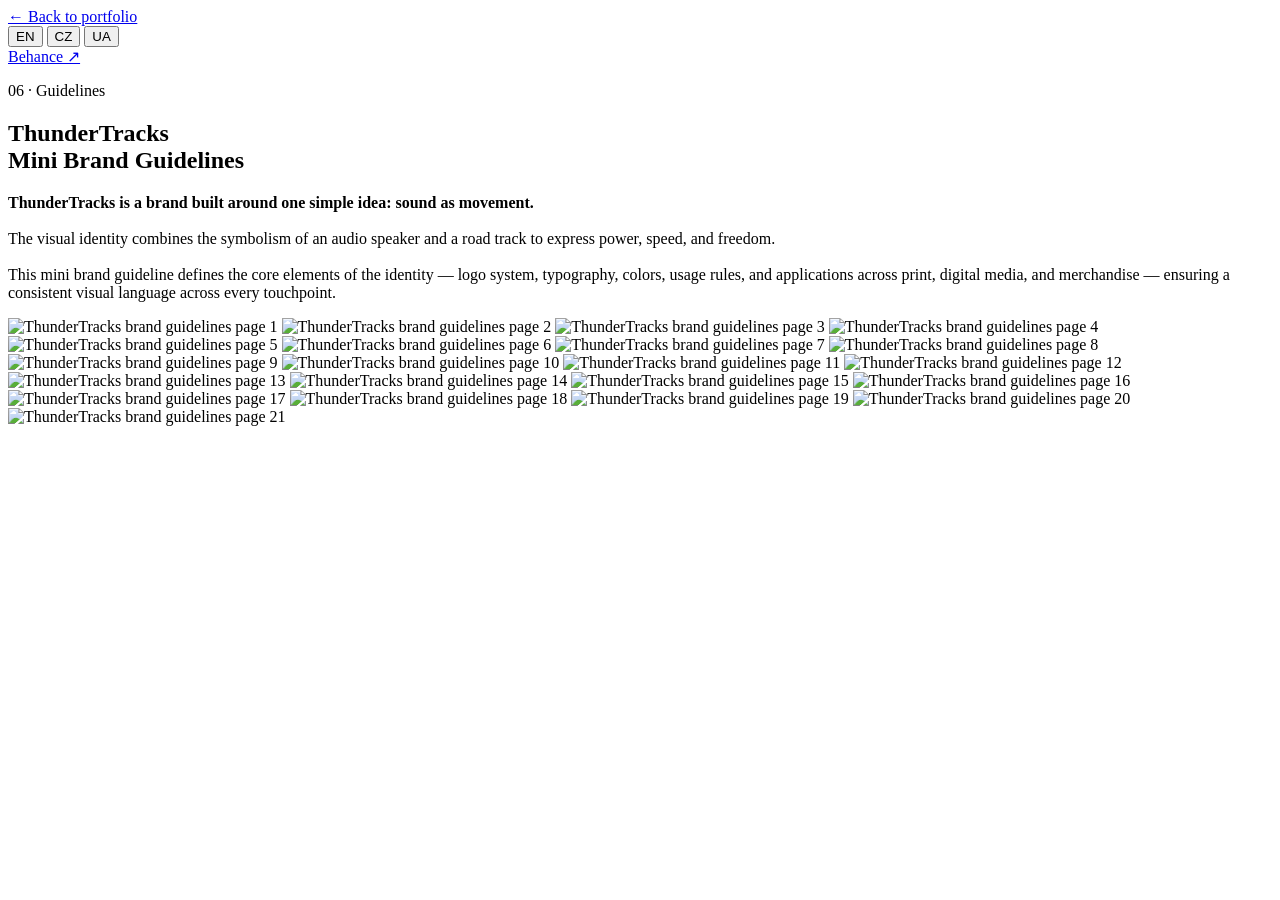
==== thundertracks-guidelines/index.html @ 3ec9e8ad "Add files via upload" ====
<!DOCTYPE html>

<html lang="en">
<head>
<meta charset="utf-8"/>
<meta content="width=device-width, initial-scale=1.0" name="viewport"/>
<title>ThunderTracks — Mini Brand Guidelines</title>
  <link rel="stylesheet" href="thundertracks-guidelines.css" />
</head>
<body>
<header class="topbar">
<div class="topbar-inner">
<a class="back" href="./index.html#work" data-i18n="back">← Back to portfolio</a>
<div class="nav-right">
<div class="lang-switch" aria-label="Language switcher">
<button class="lang-btn active" data-lang="en" type="button">EN</button>
<button class="lang-btn" data-lang="cs" type="button">CZ</button>
<button class="lang-btn" data-lang="uk" type="button">UA</button>
</div>
<a class="button" href="https://www.behance.net/katan-daniil" target="_blank" rel="noreferrer">Behance ↗</a>
</div>
</div>
</header>
<main>
<section class="hero">
<p class="eyebrow" data-i18n="eyebrow">06 · Guidelines</p>
<h1 data-i18n-html="title">ThunderTracks<br/>Mini Brand Guidelines</h1>
<p class="desc" data-i18n-html="desc"><strong>ThunderTracks is a brand built around one simple idea: sound as movement.</strong><br/><br/>
The visual identity combines the symbolism of an audio speaker and a road track to express power, speed, and freedom.<br/><br/>
This mini brand guideline defines the core elements of the identity — logo system, typography, colors, usage rules, and applications across print, digital media, and merchandise — ensuring a consistent visual language across every touchpoint.</p>
</section>
<section aria-label="ThunderTracks guidelines pages" class="gallery">
<img alt="ThunderTracks brand guidelines page 1" loading="lazy" src="guidelines_assets/thundertracks-guidelines-01.webp"/>
<img alt="ThunderTracks brand guidelines page 2" loading="lazy" src="guidelines_assets/thundertracks-guidelines-02.webp"/>
<img alt="ThunderTracks brand guidelines page 3" loading="lazy" src="guidelines_assets/thundertracks-guidelines-03.webp"/>
<img alt="ThunderTracks brand guidelines page 4" loading="lazy" src="guidelines_assets/thundertracks-guidelines-04.webp"/>
<img alt="ThunderTracks brand guidelines page 5" loading="lazy" src="guidelines_assets/thundertracks-guidelines-05.webp"/>
<img alt="ThunderTracks brand guidelines page 6" loading="lazy" src="guidelines_assets/thundertracks-guidelines-06.webp"/>
<img alt="ThunderTracks brand guidelines page 7" loading="lazy" src="guidelines_assets/thundertracks-guidelines-07.webp"/>
<img alt="ThunderTracks brand guidelines page 8" loading="lazy" src="guidelines_assets/thundertracks-guidelines-08.webp"/>
<img alt="ThunderTracks brand guidelines page 9" loading="lazy" src="guidelines_assets/thundertracks-guidelines-09.webp"/>
<img alt="ThunderTracks brand guidelines page 10" loading="lazy" src="guidelines_assets/thundertracks-guidelines-10.webp"/>
<img alt="ThunderTracks brand guidelines page 11" loading="lazy" src="guidelines_assets/thundertracks-guidelines-11.webp"/>
<img alt="ThunderTracks brand guidelines page 12" loading="lazy" src="guidelines_assets/thundertracks-guidelines-12.webp"/>
<img alt="ThunderTracks brand guidelines page 13" loading="lazy" src="guidelines_assets/thundertracks-guidelines-13.webp"/>
<img alt="ThunderTracks brand guidelines page 14" loading="lazy" src="guidelines_assets/thundertracks-guidelines-14.webp"/>
<img alt="ThunderTracks brand guidelines page 15" loading="lazy" src="guidelines_assets/thundertracks-guidelines-15.webp"/>
<img alt="ThunderTracks brand guidelines page 16" loading="lazy" src="guidelines_assets/thundertracks-guidelines-16.webp"/>
<img alt="ThunderTracks brand guidelines page 17" loading="lazy" src="guidelines_assets/thundertracks-guidelines-17.webp"/>
<img alt="ThunderTracks brand guidelines page 18" loading="lazy" src="guidelines_assets/thundertracks-guidelines-18.webp"/>
<img alt="ThunderTracks brand guidelines page 19" loading="lazy" src="guidelines_assets/thundertracks-guidelines-19.webp"/>
<img alt="ThunderTracks brand guidelines page 20" loading="lazy" src="guidelines_assets/thundertracks-guidelines-20.webp"/>
<img alt="ThunderTracks brand guidelines page 21" loading="lazy" src="guidelines_assets/thundertracks-guidelines-21.webp"/>
</section>
</main>

<script>
  var translations = {
    en: {
      back: "← Back to portfolio",
      eyebrow: "06 · Guidelines",
      title: "ThunderTracks<br>Mini Brand Guidelines",
      desc: "<strong>ThunderTracks is a brand built around one simple idea: sound as movement.</strong><br><br>The visual identity combines the symbolism of an audio speaker and a road track to express power, speed, and freedom.<br><br>This mini brand guideline defines the core elements of the identity — logo system, typography, colors, usage rules, and applications across print, digital media, and merchandise — ensuring a consistent visual language across every touchpoint."
    },
    cs: {
      back: "← Zpět na portfolio",
      eyebrow: "06 · Guidelines",
      title: "ThunderTracks<br>Mini Brand Guidelines",
      desc: "<strong>ThunderTracks je značka postavená na jedné jednoduché myšlence: zvuk jako pohyb.</strong><br><br>Vizuální identita spojuje symboliku audio reproduktoru a jízdního pruhu silnice, aby vyjádřila sílu, rychlost a svobodu.<br><br>Tento mini brand guideline definuje základní prvky identity — logo systém, typografii, barvy, pravidla použití a aplikace napříč tiskem, digitálními médii a merchandisem — a zajišťuje jednotný vizuální jazyk na všech kontaktních bodech."
    },
    uk: {
      back: "← Назад до портфоліо",
      eyebrow: "06 · Гайдлайни",
      title: "ThunderTracks<br>Міні брендбук",
      desc: "<strong>ThunderTracks — бренд, побудований на одній простій ідеї: звук як рух.</strong><br><br>Візуальна айдентика поєднує символіку аудіодинаміка та дорожньої смуги, щоб виразити силу, швидкість і свободу.<br><br>Цей міні-брендбук визначає основні елементи айдентики — систему логотипу, типографіку, кольори, правила використання та застосування в друку, цифрових медіа і мерчі — забезпечуючи єдину візуальну мову в кожній точці контакту."
    }
  };

  function setLanguage(lang) {
    var dictionary = translations[lang] || translations.en;
    document.documentElement.lang = lang === "cs" ? "cs" : (lang === "uk" ? "uk" : "en");
    document.querySelectorAll("[data-i18n]").forEach(function (el) {
      var key = el.getAttribute("data-i18n");
      if (dictionary[key]) el.textContent = dictionary[key];
    });
    document.querySelectorAll("[data-i18n-html]").forEach(function (el) {
      var key = el.getAttribute("data-i18n-html");
      if (dictionary[key]) el.innerHTML = dictionary[key];
    });
    document.querySelectorAll(".lang-btn").forEach(function (btn) {
      btn.classList.toggle("active", btn.dataset.lang === lang);
    });
    localStorage.setItem("portfolio-language", lang);
  }

  document.addEventListener("click", function (event) {
    var langButton = event.target.closest(".lang-btn");
    if (langButton) setLanguage(langButton.dataset.lang);
  });

  var savedLanguage = localStorage.getItem("portfolio-language") || "en";
  setLanguage(savedLanguage);
</script>

<script>
(function(){
  function candidates(path){
    if(!path || path.startsWith('data:') || path.startsWith('http') || path.startsWith('#') || path.startsWith('mailto:')) return [];
    var list=[];
    function add(x){ if(x && list.indexOf(x)===-1) list.push(x); }
    add(path);
    if(path.indexOf('materials/')===0) add(path.replace(/^materials\//,''));
    else add('materials/'+path);
    ['.webp','.png','.jpg','.jpeg'].forEach(function(ext){
      if(path.toLowerCase().endsWith(ext)){
        ['.webp','.png','.jpg','.jpeg'].forEach(function(alt){ add(path.slice(0,-ext.length)+alt); });
      }
    });
    return list;
  }
  function applyFallback(img){
    var tried=0;
    var original=img.getAttribute('src') || img.getAttribute('poster');
    var list=candidates(original);
    if(!list.length) return;
    img.addEventListener('error', function(){
      tried++;
      if(tried < list.length) img.src = list[tried];
    });
  }
  document.querySelectorAll('img').forEach(applyFallback);
})();
</script>

</body>
</html>
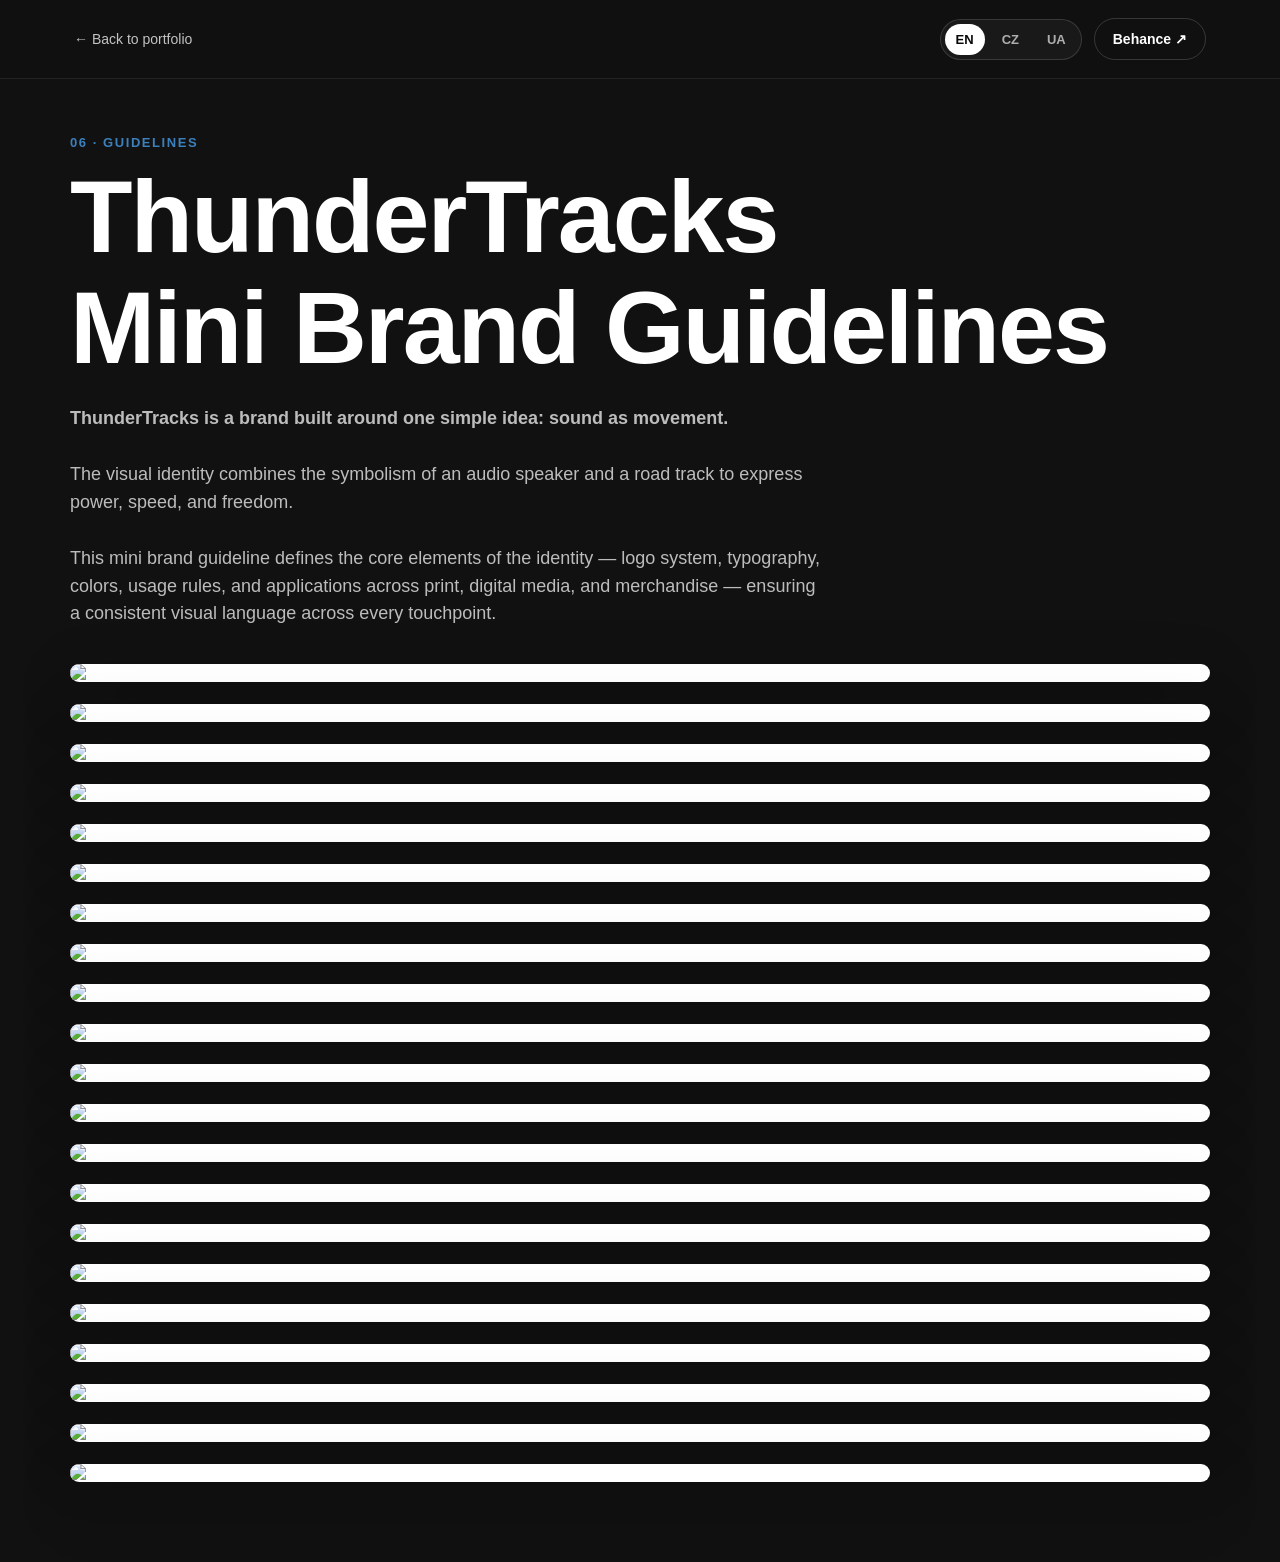
==== commit 730f861a: "Add files via upload" ====
--- a/thundertracks-guidelines/index.html
+++ b/thundertracks-guidelines/index.html
@@ -10,7 +10,7 @@
 <body>
 <header class="topbar">
 <div class="topbar-inner">
-<a class="back" href="./index.html#work" data-i18n="back">← Back to portfolio</a>
+<a class="back" href="../index.html#work" data-i18n="back">← Back to portfolio</a>
 <div class="nav-right">
 <div class="lang-switch" aria-label="Language switcher">
 <button class="lang-btn active" data-lang="en" type="button">EN</button>
--- a/thundertracks-guidelines/thundertracks-guidelines.css
+++ b/thundertracks-guidelines/thundertracks-guidelines.css
@@ -0,0 +1,21 @@
+* { box-sizing: border-box; }
+    body { margin: 0; background: #111; color: #fff; font-family: Inter, Arial, sans-serif; }
+    .topbar { position: sticky; top: 0; z-index: 10; background: rgba(17,17,17,.86); backdrop-filter: blur(12px); border-bottom: 1px solid rgba(255,255,255,.08); }
+    .topbar-inner { max-width: 1180px; margin: 0 auto; padding: 18px 24px; display: flex; justify-content: space-between; gap: 24px; align-items: center; }
+    a { color: inherit; text-decoration: none; }
+    .back { color: rgba(255,255,255,.75); font-size: 14px; }
+    .back:hover { color: #fff; }
+    .nav-right { display: flex; align-items: center; gap: 12px; }
+    .lang-switch { display: inline-flex; gap: 6px; padding: 4px; border: 1px solid rgba(255,255,255,.14); border-radius: 999px; background: rgba(255,255,255,.04); }
+    .lang-btn { border: 0; border-radius: 999px; padding: 8px 11px; background: transparent; color: rgba(255,255,255,.65); font: inherit; font-size: 13px; font-weight: 700; cursor: pointer; transition: .2s ease; }
+    .lang-btn:hover { color: #fff; }
+    .lang-btn.active { background: #fff; color: #080808; }
+    .button { display: inline-flex; align-items: center; justify-content: center; gap: 8px; padding: 12px 18px; border-radius: 999px; background: transparent; color: #fff; font-weight: 700; font-size: 14px; border: 1px solid rgba(255,255,255,.16); transition: .2s ease; }
+    .button:hover { background: #fff; color: #080808; transform: translateY(-1px); }
+    .hero { max-width: 1180px; margin: 0 auto; padding: 56px 20px 36px; }
+    .eyebrow { margin: 0 0 12px; color: #3c80bc; text-transform: uppercase; letter-spacing: .12em; font-size: 13px; font-weight: 700; }
+    h1 { margin: 0; font-size: clamp(56px, 8vw, 104px); line-height: 1.08; letter-spacing: -.02em; }
+    .desc { max-width: 760px; margin: 22px 0 0; color: rgba(255,255,255,.72); font-size: 18px; line-height: 1.55; }
+    .gallery { max-width: 1180px; margin: 0 auto; padding: 0 20px 80px; display: grid; gap: 22px; }
+    .gallery img { width: 100%; height: auto; display: block; background: #fff; border-radius: 18px; box-shadow: 0 20px 60px rgba(0,0,0,.28); }
+    @media (max-width: 700px) { .hero { padding-top: 36px; } .gallery { gap: 14px; padding-inline: 12px; } .gallery img { border-radius: 10px; } .topbar-inner { flex-wrap: wrap; } }
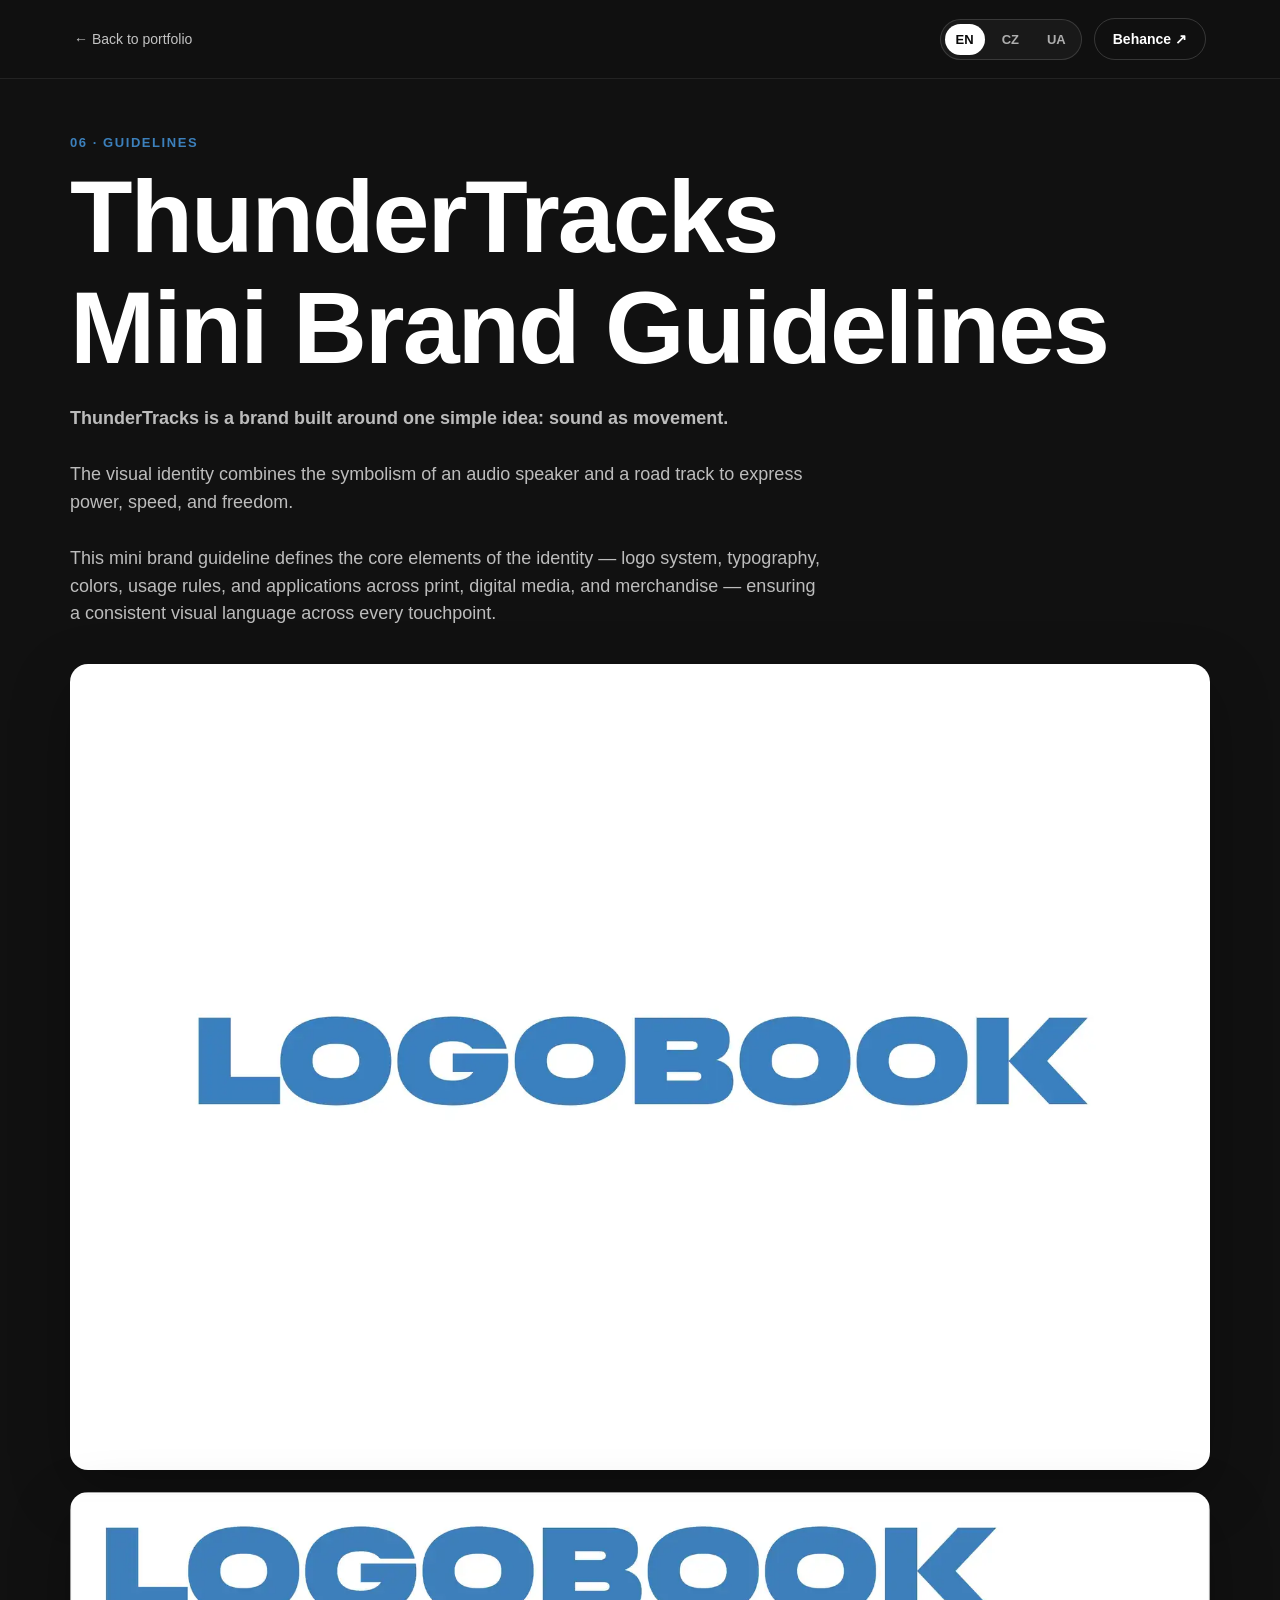
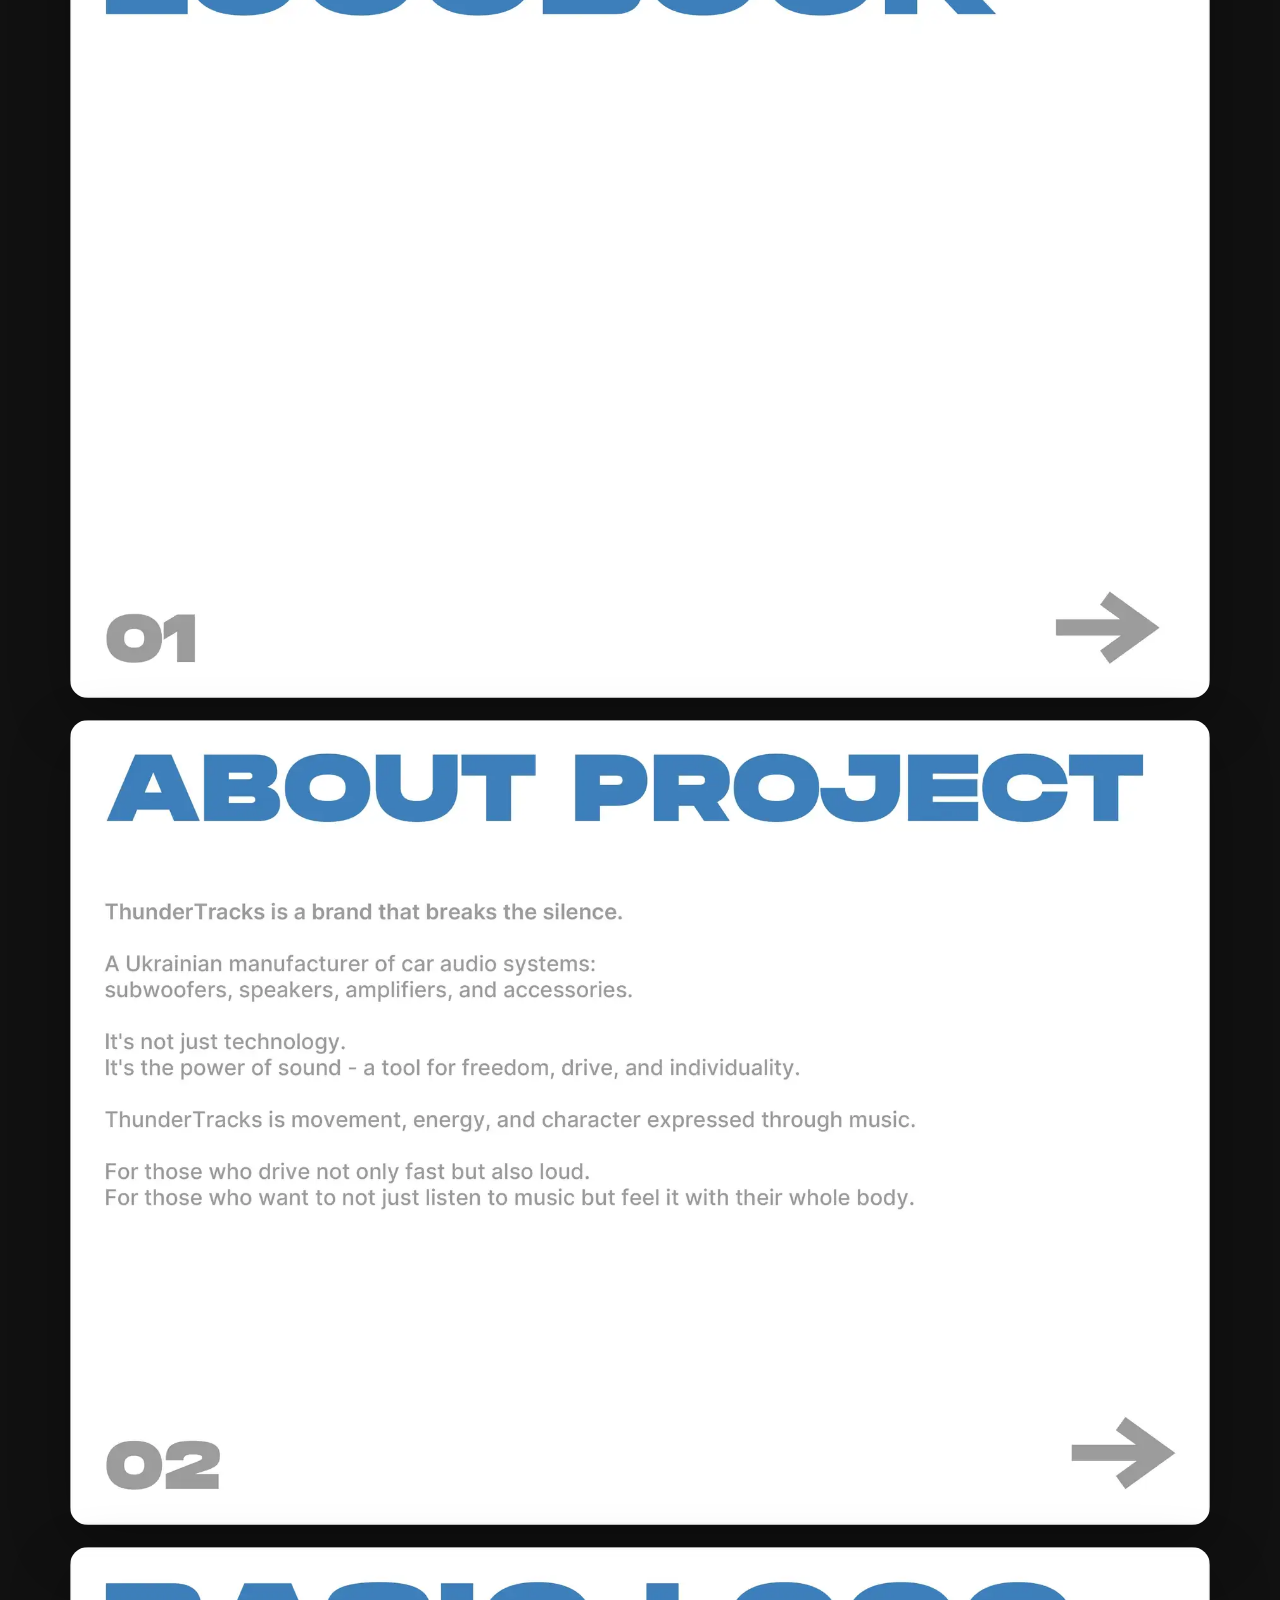
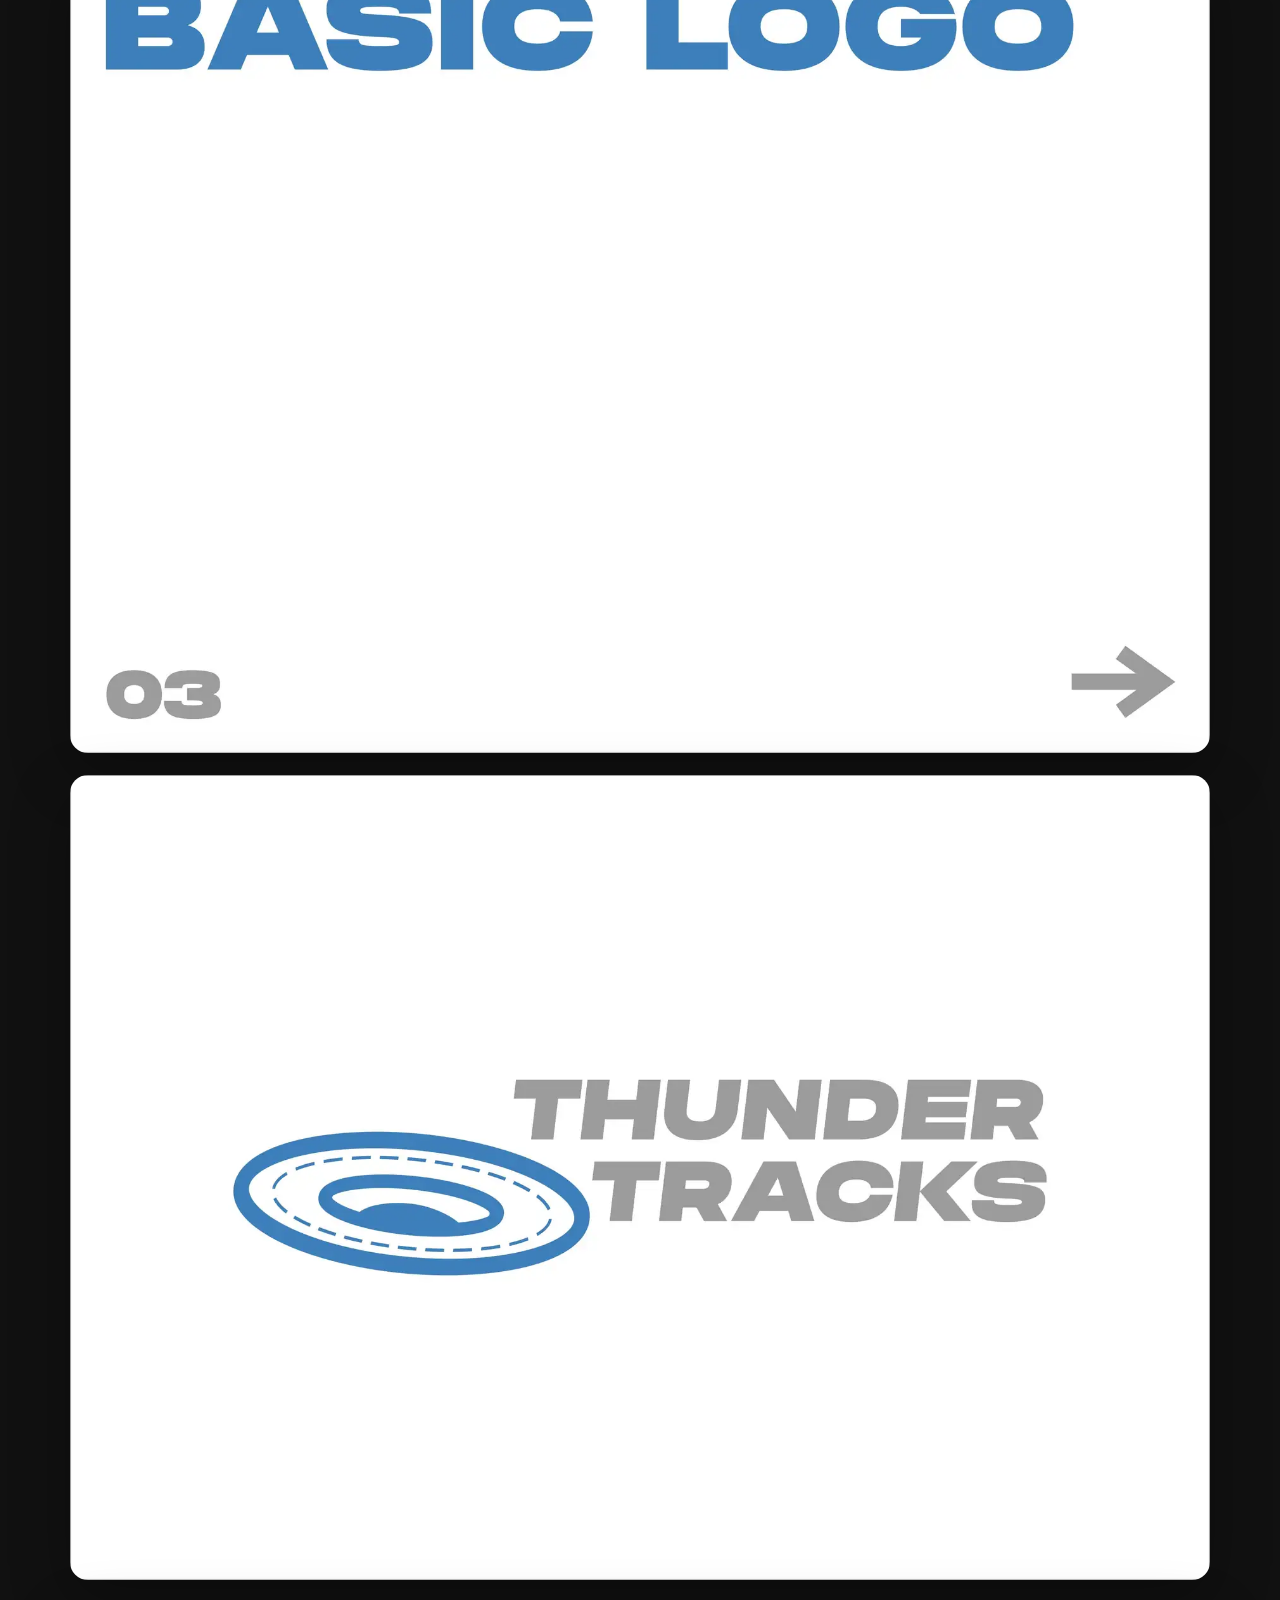
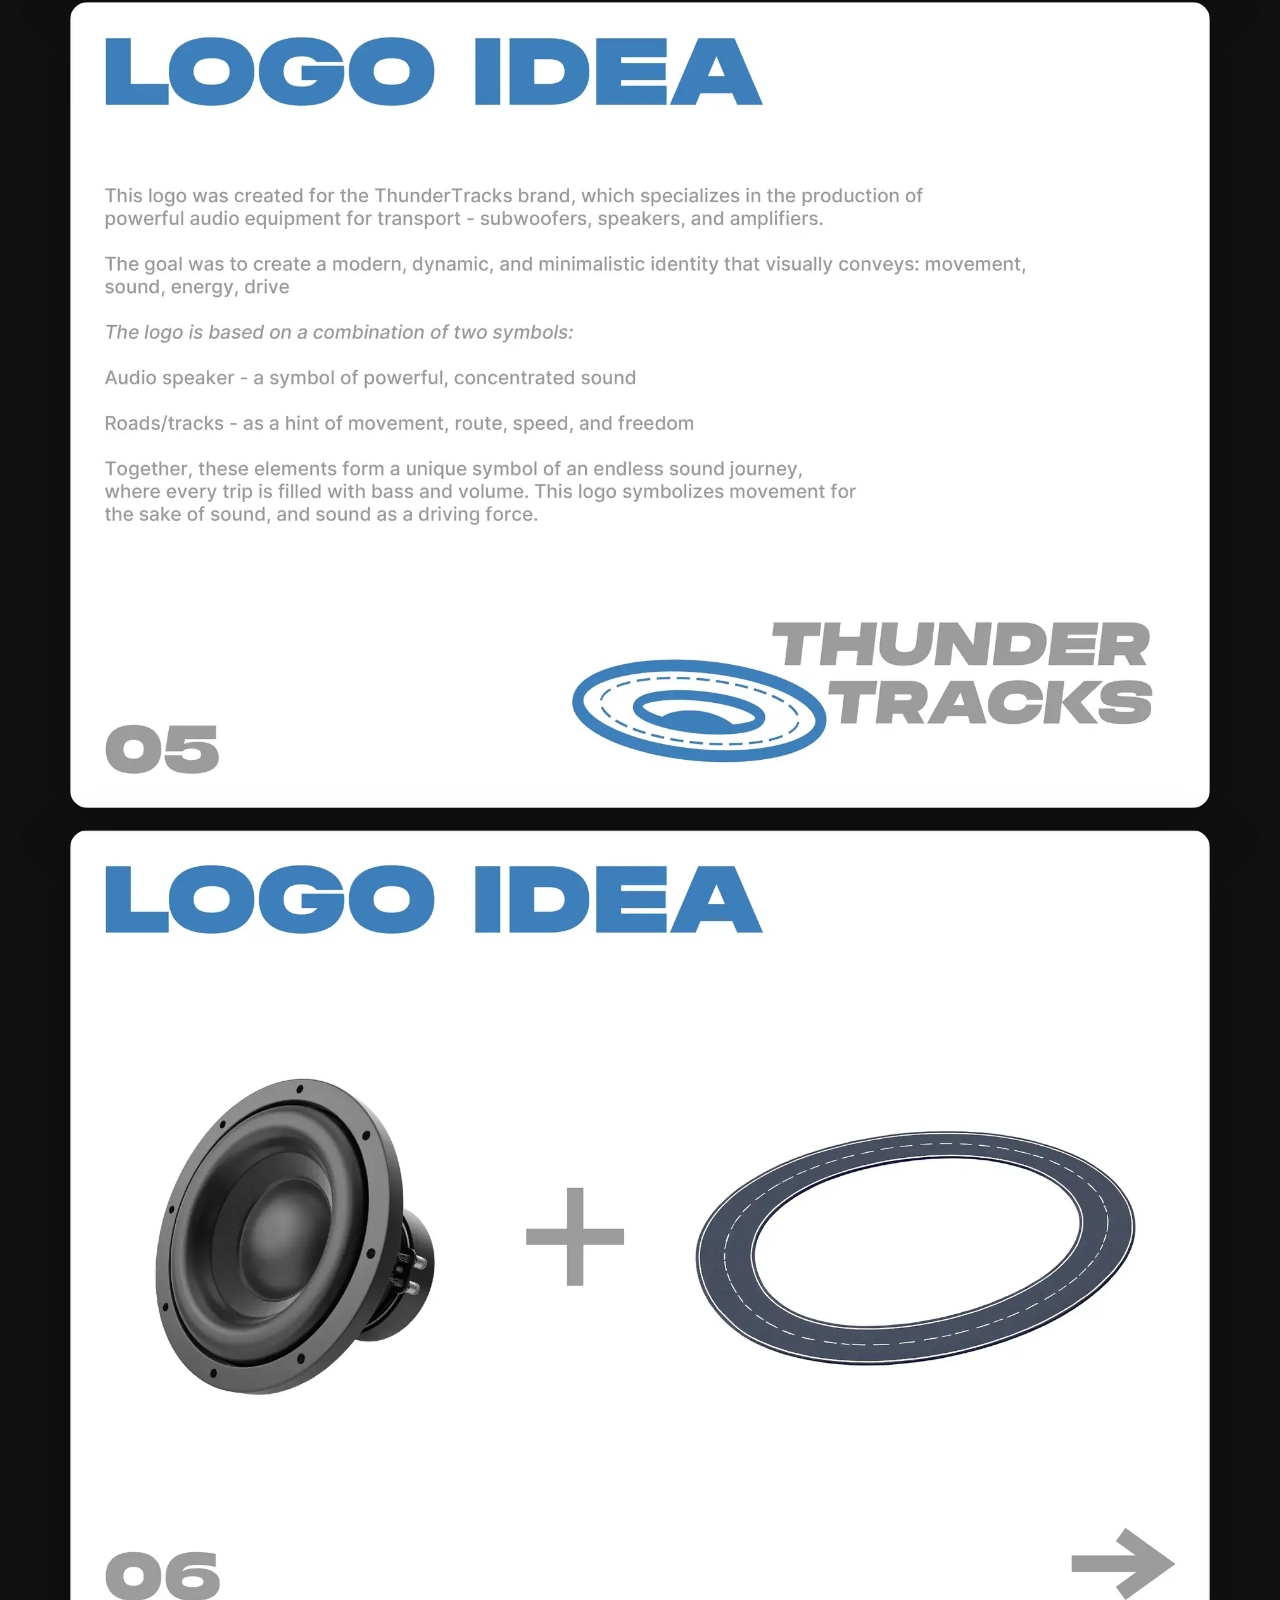
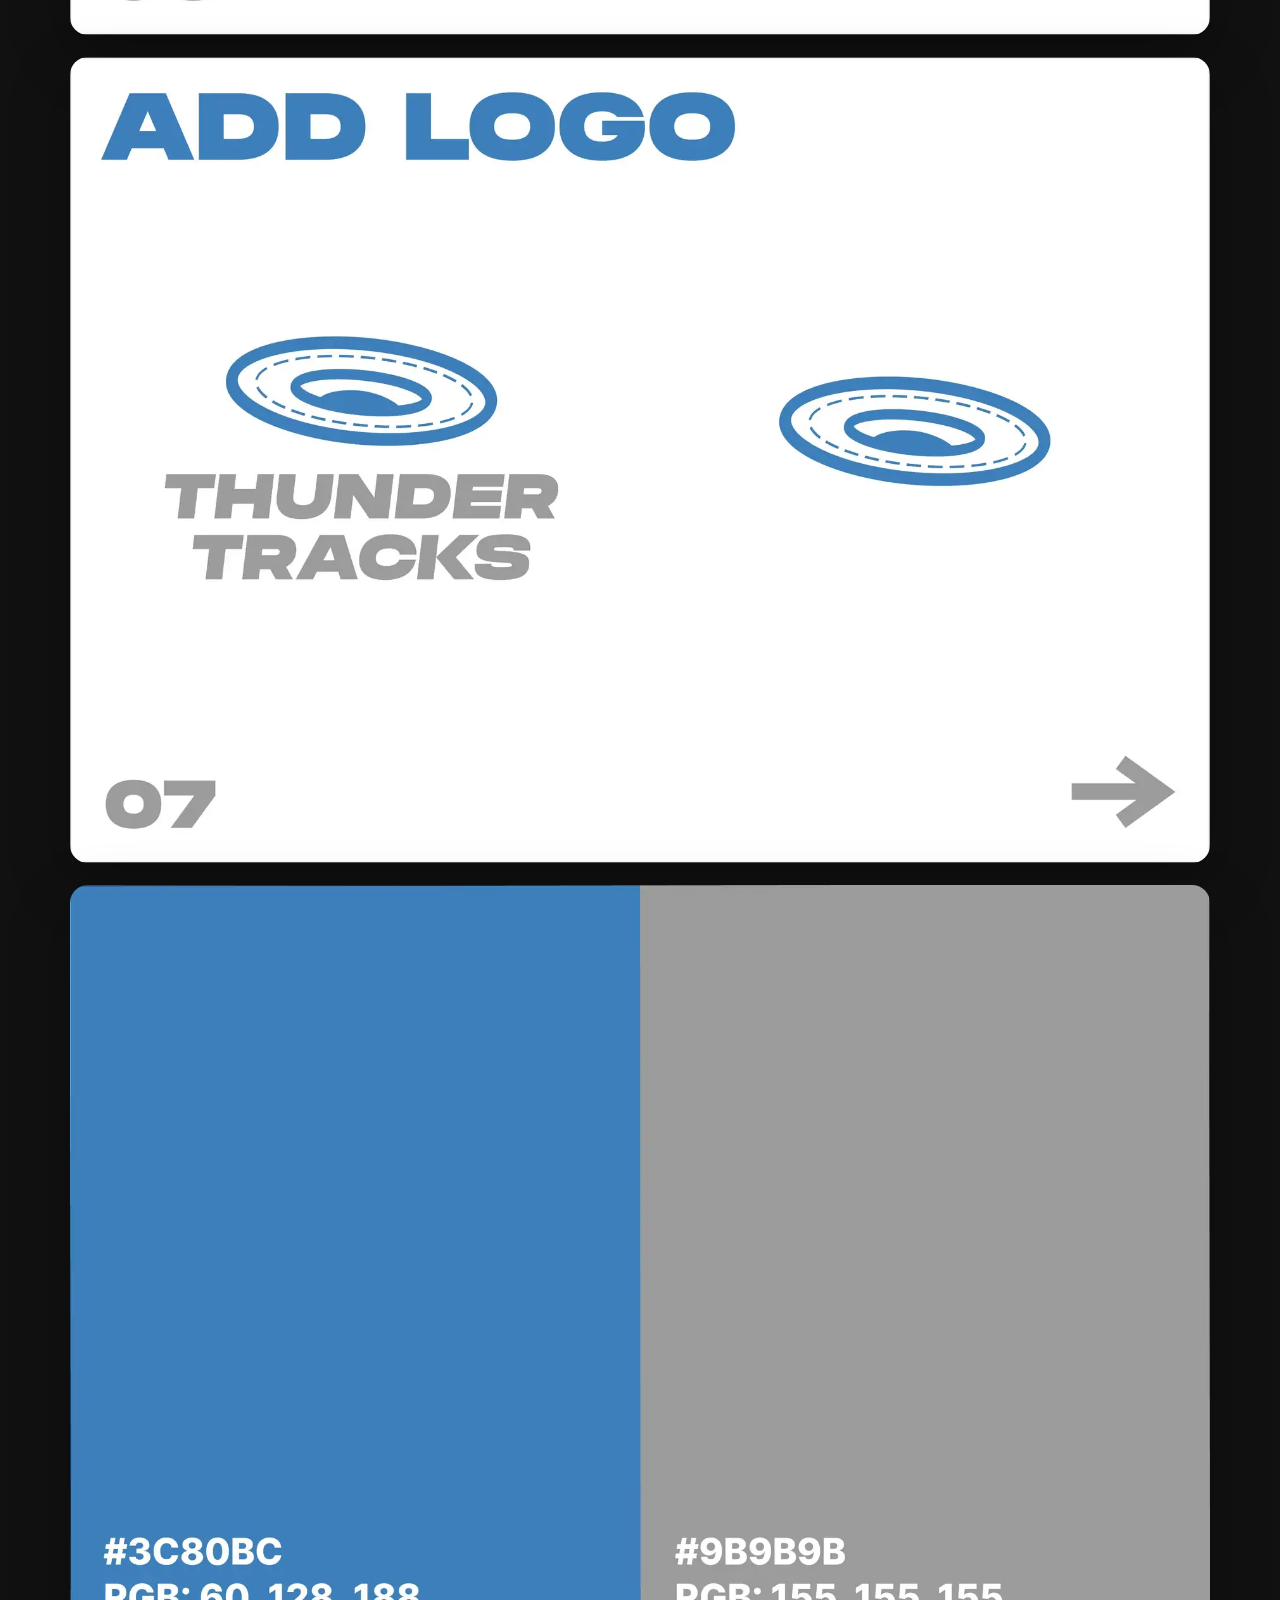
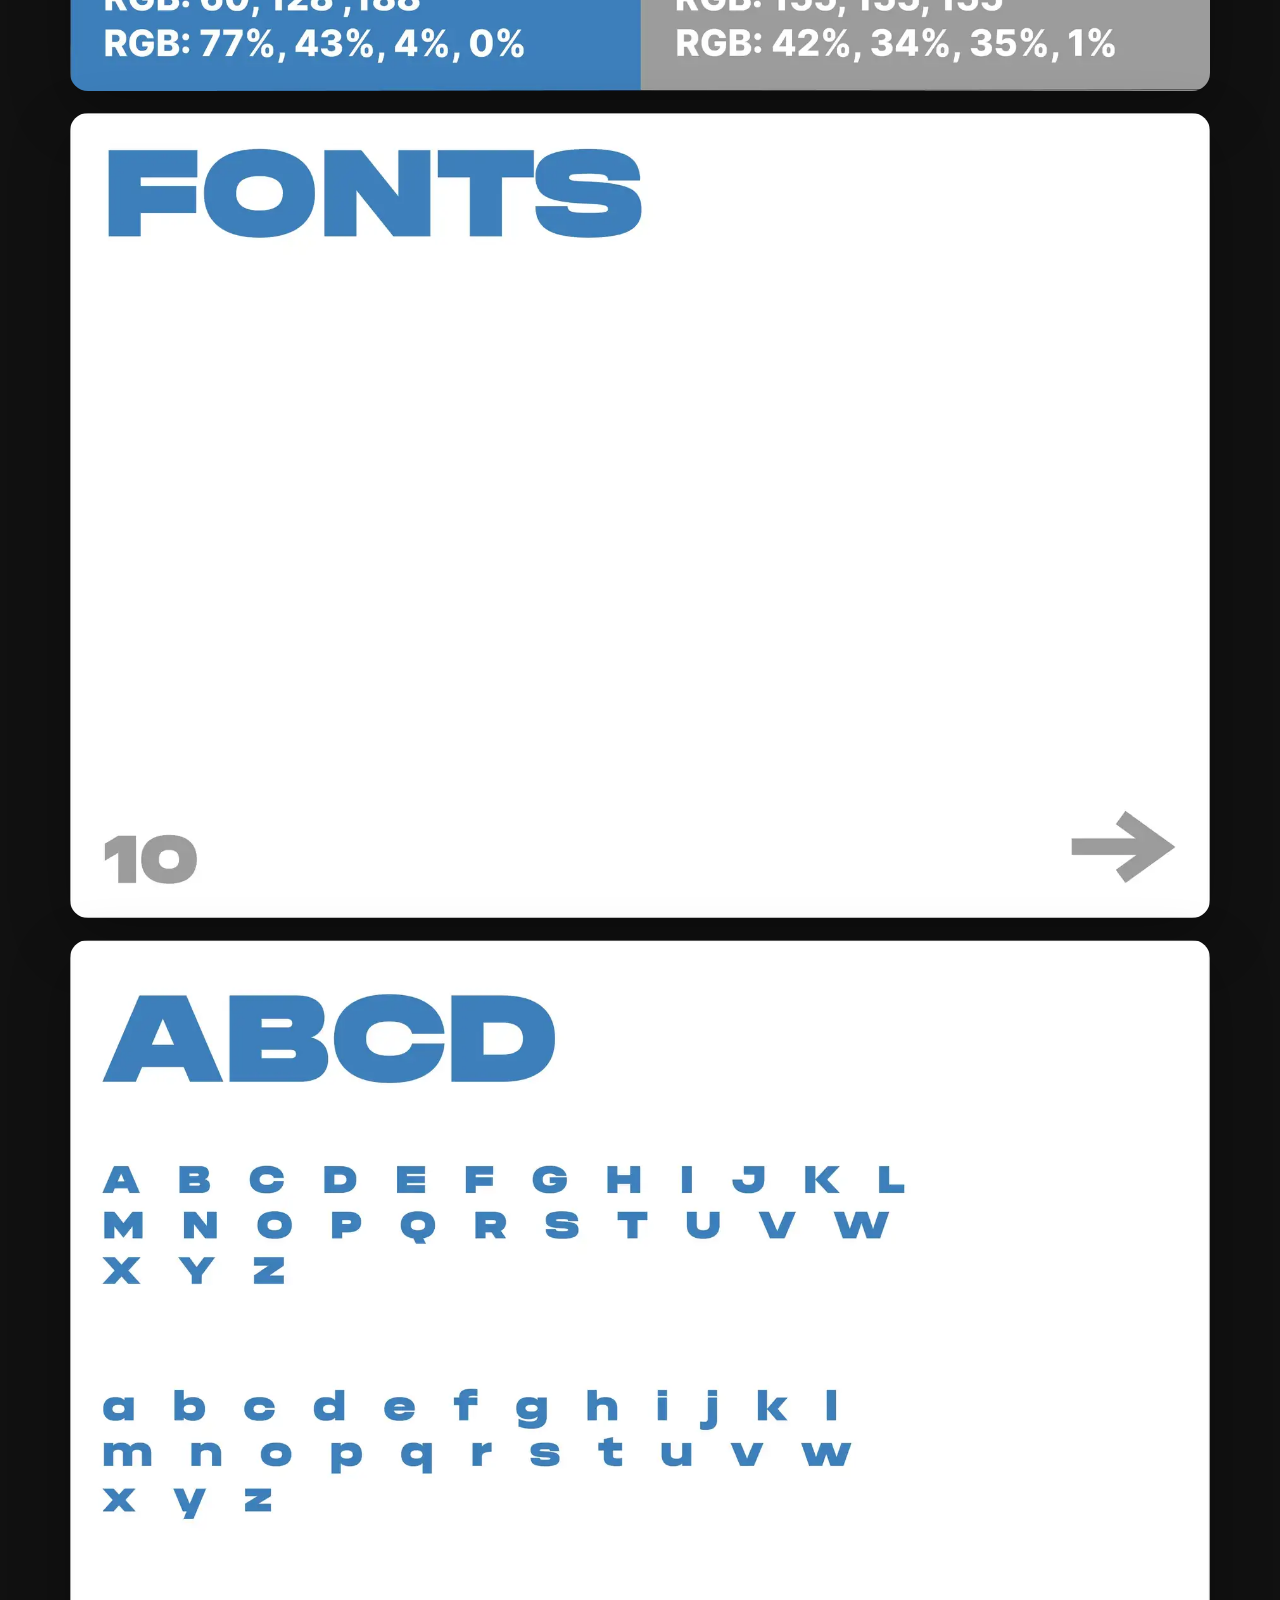
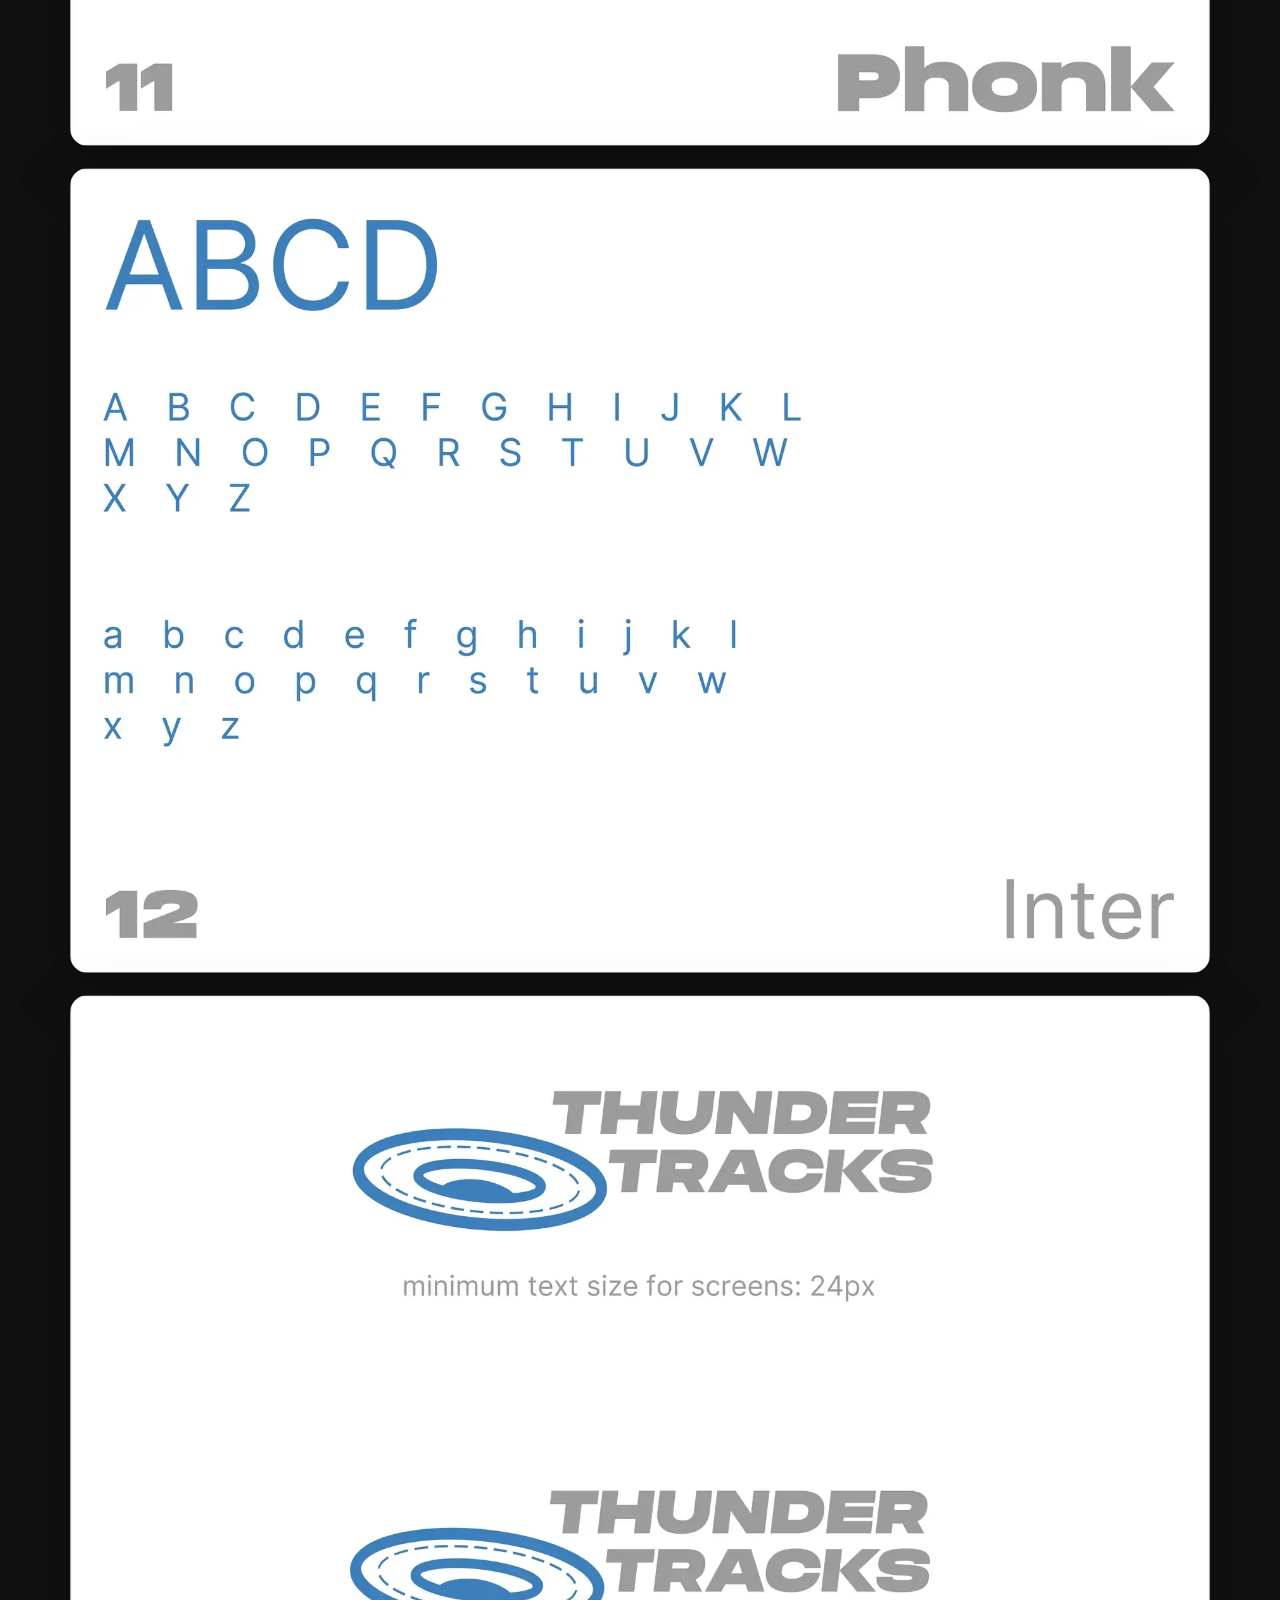
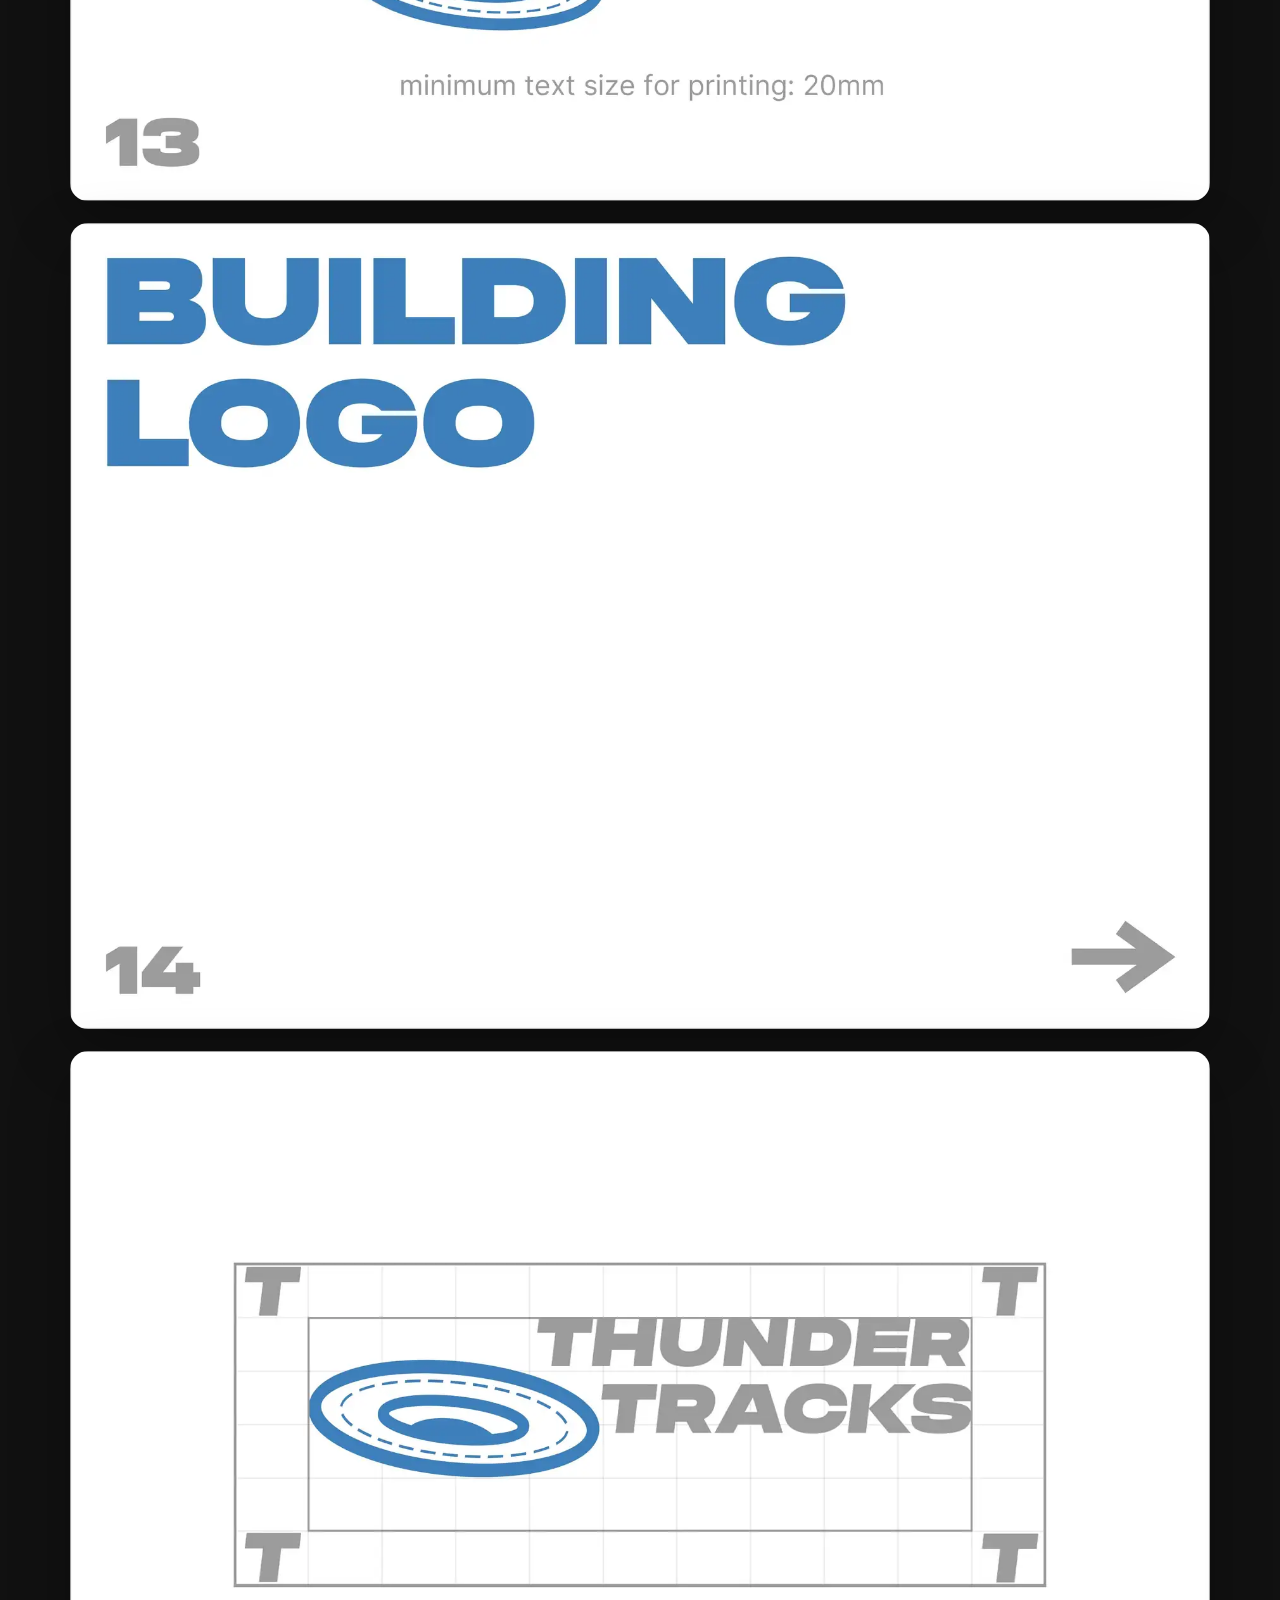
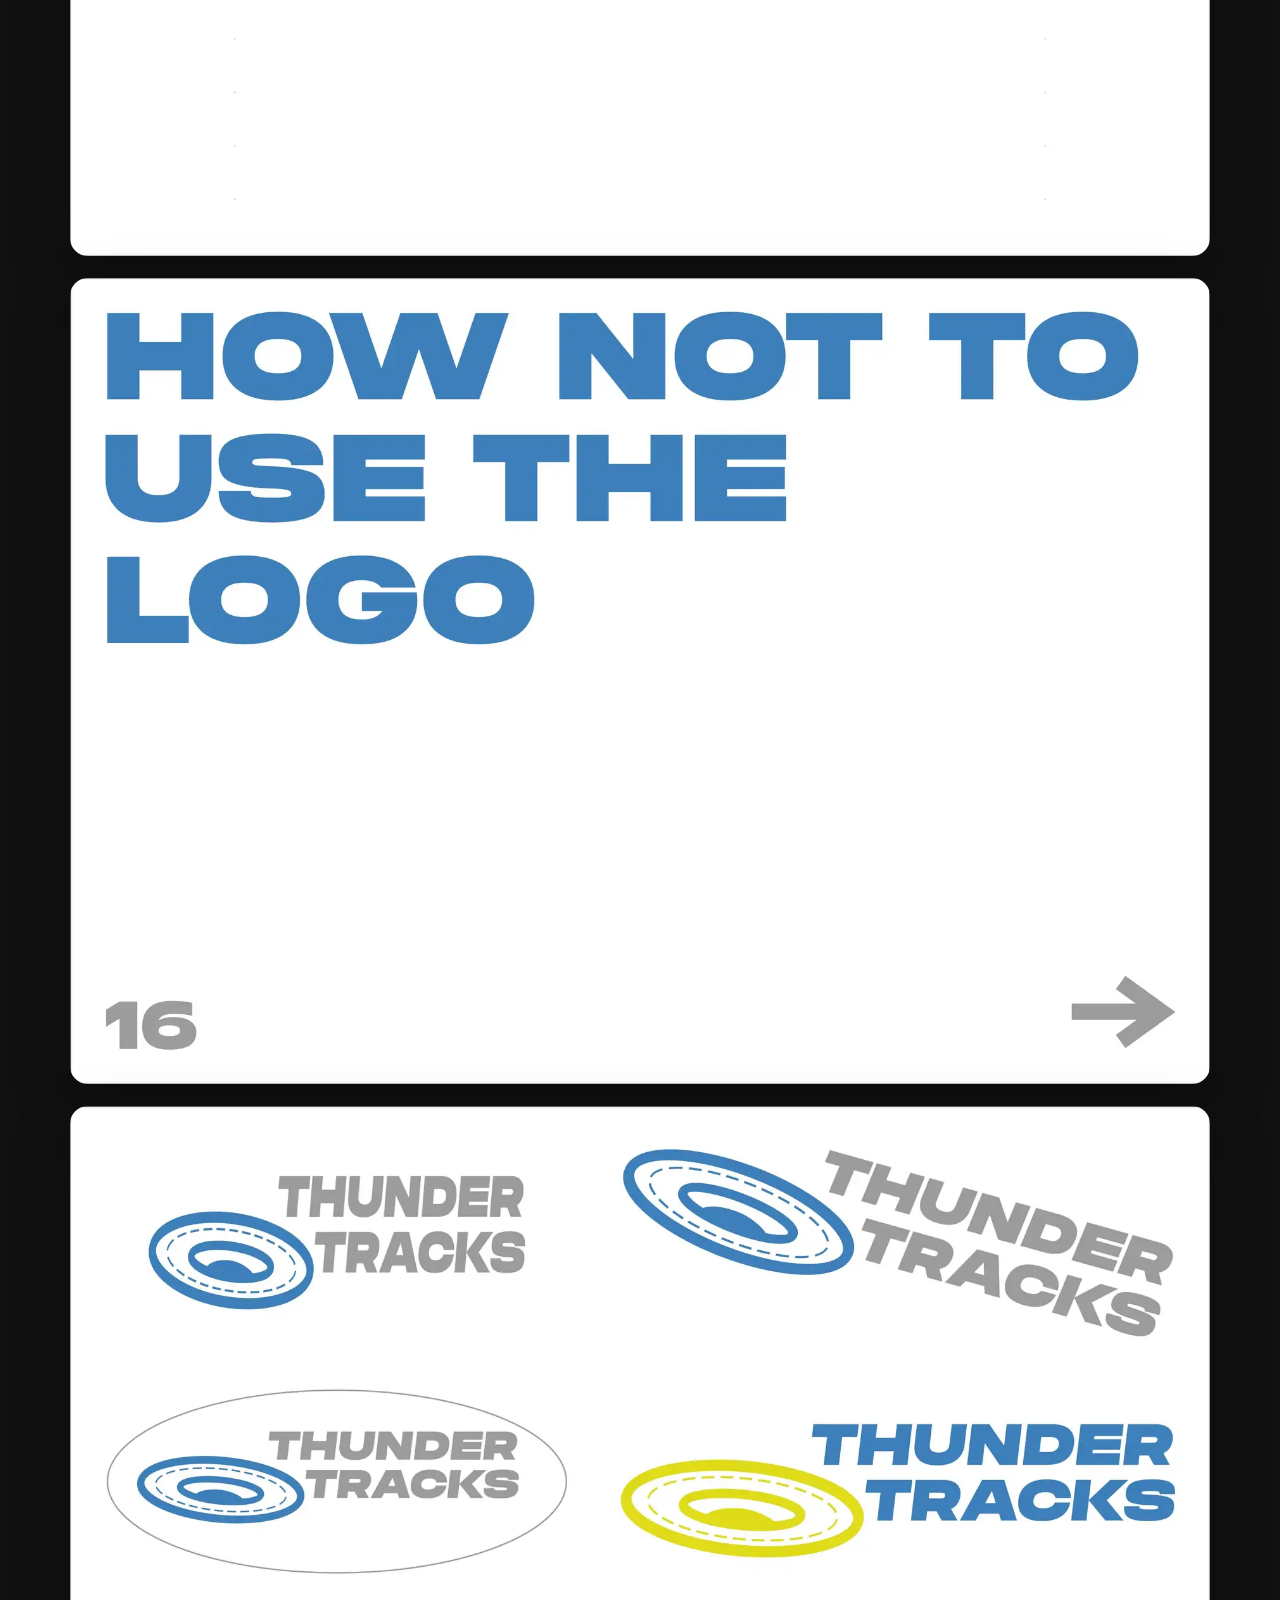
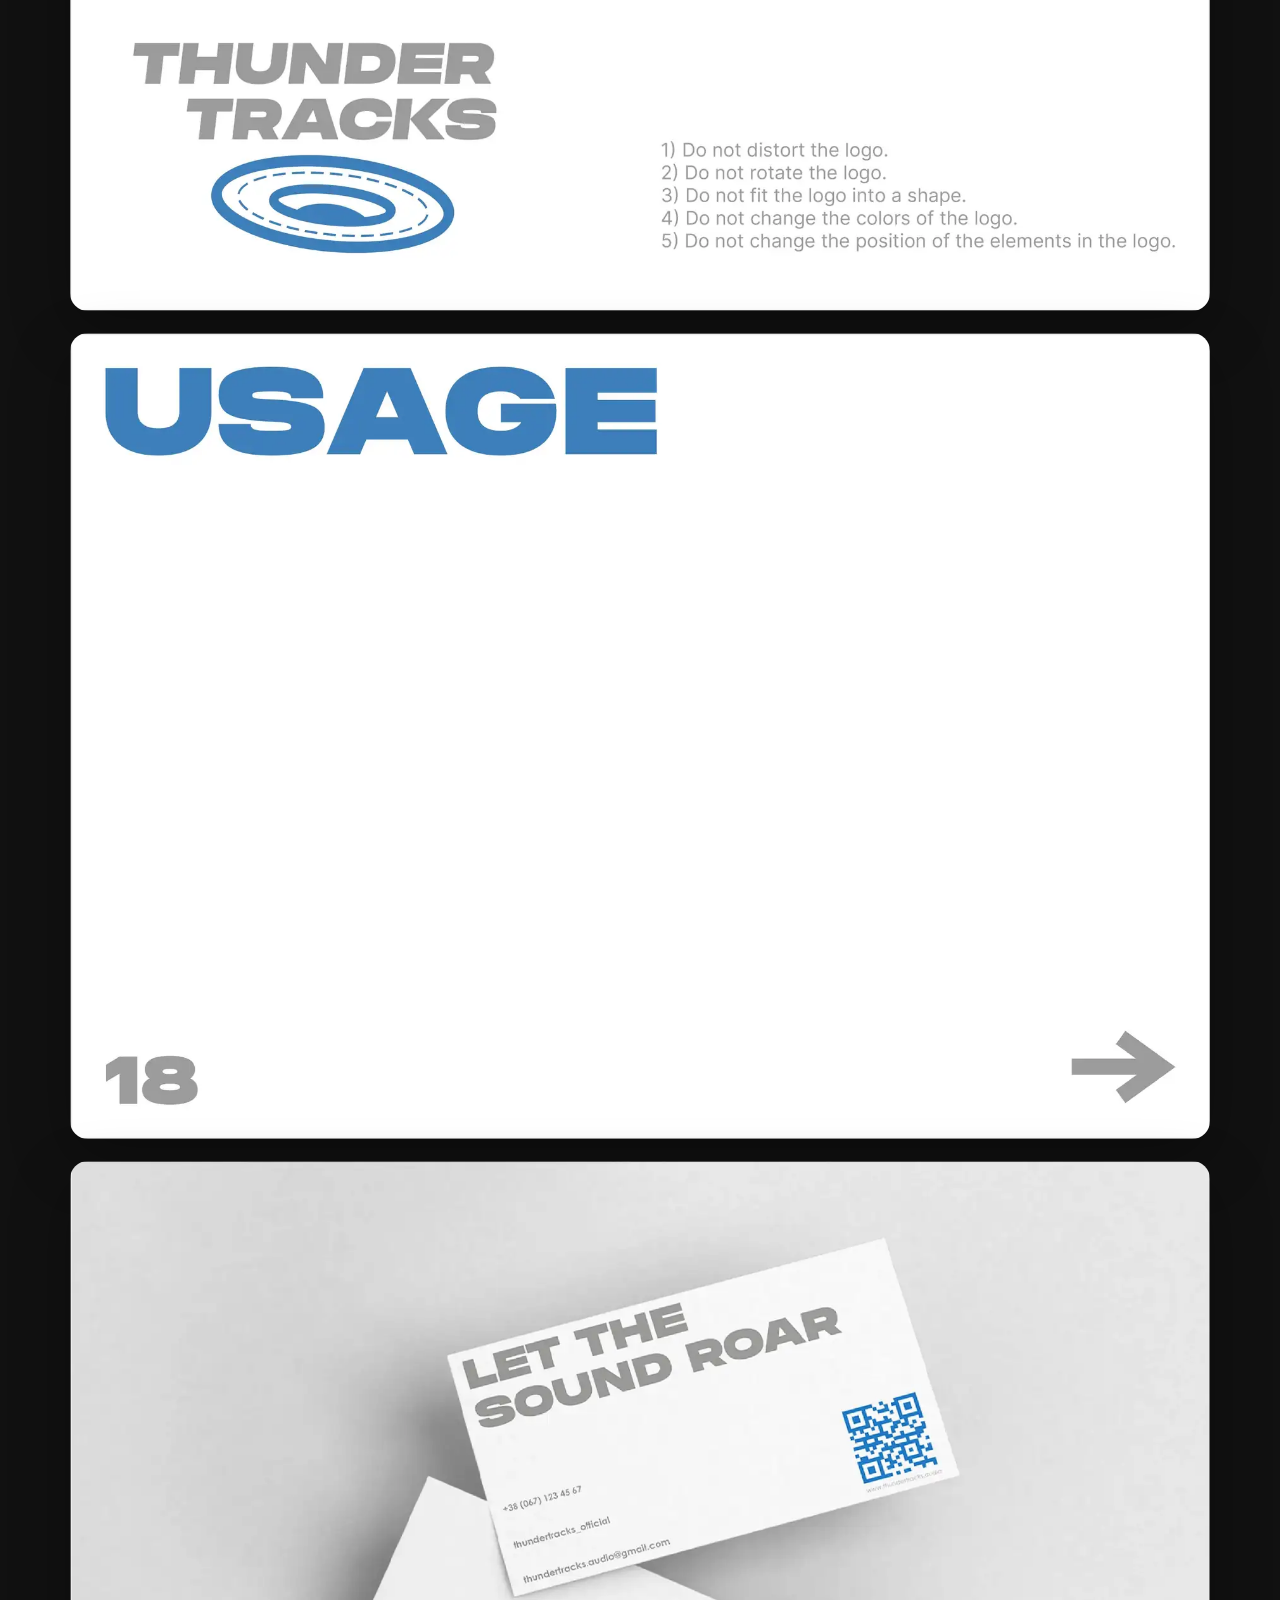
==== commit be7d1819: "Add files via upload" ====
--- a/thundertracks-guidelines/index.html
+++ b/thundertracks-guidelines/index.html
@@ -5,7 +5,7 @@
 <meta charset="utf-8"/>
 <meta content="width=device-width, initial-scale=1.0" name="viewport"/>
 <title>ThunderTracks — Mini Brand Guidelines</title>
-  <link rel="stylesheet" href="thundertracks-guidelines.css" />
+  <link rel="stylesheet" href="./thundertracks-guidelines.css" />
 </head>
 <body>
 <header class="topbar">
@@ -30,27 +30,27 @@
 This mini brand guideline defines the core elements of the identity — logo system, typography, colors, usage rules, and applications across print, digital media, and merchandise — ensuring a consistent visual language across every touchpoint.</p>
 </section>
 <section aria-label="ThunderTracks guidelines pages" class="gallery">
-<img alt="ThunderTracks brand guidelines page 1" loading="lazy" src="guidelines_assets/thundertracks-guidelines-01.webp"/>
-<img alt="ThunderTracks brand guidelines page 2" loading="lazy" src="guidelines_assets/thundertracks-guidelines-02.webp"/>
-<img alt="ThunderTracks brand guidelines page 3" loading="lazy" src="guidelines_assets/thundertracks-guidelines-03.webp"/>
-<img alt="ThunderTracks brand guidelines page 4" loading="lazy" src="guidelines_assets/thundertracks-guidelines-04.webp"/>
-<img alt="ThunderTracks brand guidelines page 5" loading="lazy" src="guidelines_assets/thundertracks-guidelines-05.webp"/>
-<img alt="ThunderTracks brand guidelines page 6" loading="lazy" src="guidelines_assets/thundertracks-guidelines-06.webp"/>
-<img alt="ThunderTracks brand guidelines page 7" loading="lazy" src="guidelines_assets/thundertracks-guidelines-07.webp"/>
-<img alt="ThunderTracks brand guidelines page 8" loading="lazy" src="guidelines_assets/thundertracks-guidelines-08.webp"/>
-<img alt="ThunderTracks brand guidelines page 9" loading="lazy" src="guidelines_assets/thundertracks-guidelines-09.webp"/>
-<img alt="ThunderTracks brand guidelines page 10" loading="lazy" src="guidelines_assets/thundertracks-guidelines-10.webp"/>
-<img alt="ThunderTracks brand guidelines page 11" loading="lazy" src="guidelines_assets/thundertracks-guidelines-11.webp"/>
-<img alt="ThunderTracks brand guidelines page 12" loading="lazy" src="guidelines_assets/thundertracks-guidelines-12.webp"/>
-<img alt="ThunderTracks brand guidelines page 13" loading="lazy" src="guidelines_assets/thundertracks-guidelines-13.webp"/>
-<img alt="ThunderTracks brand guidelines page 14" loading="lazy" src="guidelines_assets/thundertracks-guidelines-14.webp"/>
-<img alt="ThunderTracks brand guidelines page 15" loading="lazy" src="guidelines_assets/thundertracks-guidelines-15.webp"/>
-<img alt="ThunderTracks brand guidelines page 16" loading="lazy" src="guidelines_assets/thundertracks-guidelines-16.webp"/>
-<img alt="ThunderTracks brand guidelines page 17" loading="lazy" src="guidelines_assets/thundertracks-guidelines-17.webp"/>
-<img alt="ThunderTracks brand guidelines page 18" loading="lazy" src="guidelines_assets/thundertracks-guidelines-18.webp"/>
-<img alt="ThunderTracks brand guidelines page 19" loading="lazy" src="guidelines_assets/thundertracks-guidelines-19.webp"/>
-<img alt="ThunderTracks brand guidelines page 20" loading="lazy" src="guidelines_assets/thundertracks-guidelines-20.webp"/>
-<img alt="ThunderTracks brand guidelines page 21" loading="lazy" src="guidelines_assets/thundertracks-guidelines-21.webp"/>
+<img alt="ThunderTracks brand guidelines page 1" loading="lazy" src="thundertracks-guidelines-01.webp"/>
+<img alt="ThunderTracks brand guidelines page 2" loading="lazy" src="thundertracks-guidelines-02.webp"/>
+<img alt="ThunderTracks brand guidelines page 3" loading="lazy" src="thundertracks-guidelines-03.webp"/>
+<img alt="ThunderTracks brand guidelines page 4" loading="lazy" src="thundertracks-guidelines-04.webp"/>
+<img alt="ThunderTracks brand guidelines page 5" loading="lazy" src="thundertracks-guidelines-05.webp"/>
+<img alt="ThunderTracks brand guidelines page 6" loading="lazy" src="thundertracks-guidelines-06.webp"/>
+<img alt="ThunderTracks brand guidelines page 7" loading="lazy" src="thundertracks-guidelines-07.webp"/>
+<img alt="ThunderTracks brand guidelines page 8" loading="lazy" src="thundertracks-guidelines-08.webp"/>
+<img alt="ThunderTracks brand guidelines page 9" loading="lazy" src="thundertracks-guidelines-09.webp"/>
+<img alt="ThunderTracks brand guidelines page 10" loading="lazy" src="thundertracks-guidelines-10.webp"/>
+<img alt="ThunderTracks brand guidelines page 11" loading="lazy" src="thundertracks-guidelines-11.webp"/>
+<img alt="ThunderTracks brand guidelines page 12" loading="lazy" src="thundertracks-guidelines-12.webp"/>
+<img alt="ThunderTracks brand guidelines page 13" loading="lazy" src="thundertracks-guidelines-13.webp"/>
+<img alt="ThunderTracks brand guidelines page 14" loading="lazy" src="thundertracks-guidelines-14.webp"/>
+<img alt="ThunderTracks brand guidelines page 15" loading="lazy" src="thundertracks-guidelines-15.webp"/>
+<img alt="ThunderTracks brand guidelines page 16" loading="lazy" src="thundertracks-guidelines-16.webp"/>
+<img alt="ThunderTracks brand guidelines page 17" loading="lazy" src="thundertracks-guidelines-17.webp"/>
+<img alt="ThunderTracks brand guidelines page 18" loading="lazy" src="thundertracks-guidelines-18.webp"/>
+<img alt="ThunderTracks brand guidelines page 19" loading="lazy" src="thundertracks-guidelines-19.webp"/>
+<img alt="ThunderTracks brand guidelines page 20" loading="lazy" src="thundertracks-guidelines-20.webp"/>
+<img alt="ThunderTracks brand guidelines page 21" loading="lazy" src="thundertracks-guidelines-21.webp"/>
 </section>
 </main>
 
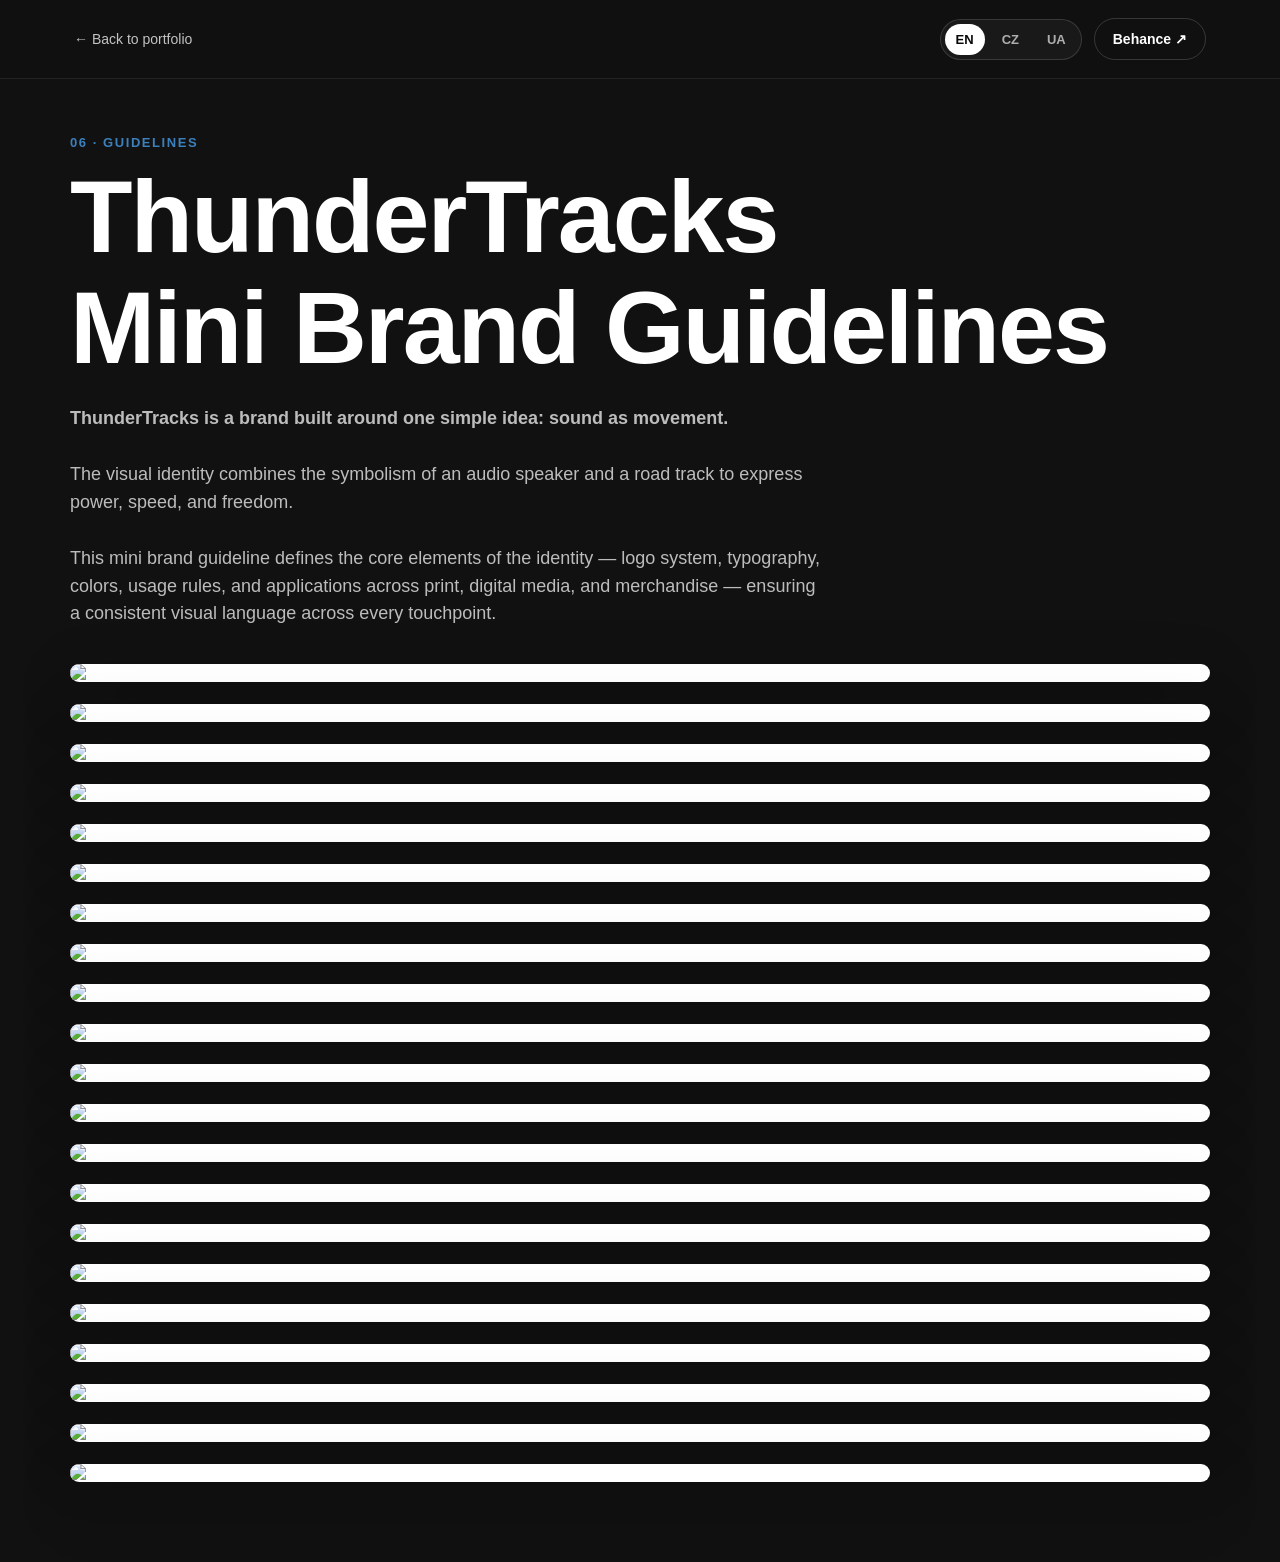
==== commit 5dfbb761: "Add files via upload" ====
--- a/thundertracks-guidelines/index.html
+++ b/thundertracks-guidelines/index.html
@@ -5,12 +5,12 @@
 <meta charset="utf-8"/>
 <meta content="width=device-width, initial-scale=1.0" name="viewport"/>
 <title>ThunderTracks — Mini Brand Guidelines</title>
-  <link rel="stylesheet" href="./thundertracks-guidelines.css" />
+  <link rel="stylesheet" href="thundertracks-guidelines.css" />
 </head>
 <body>
 <header class="topbar">
 <div class="topbar-inner">
-<a class="back" href="../index.html#work" data-i18n="back">← Back to portfolio</a>
+<a class="back" href="./index.html#work" data-i18n="back">← Back to portfolio</a>
 <div class="nav-right">
 <div class="lang-switch" aria-label="Language switcher">
 <button class="lang-btn active" data-lang="en" type="button">EN</button>
@@ -30,27 +30,27 @@
 This mini brand guideline defines the core elements of the identity — logo system, typography, colors, usage rules, and applications across print, digital media, and merchandise — ensuring a consistent visual language across every touchpoint.</p>
 </section>
 <section aria-label="ThunderTracks guidelines pages" class="gallery">
-<img alt="ThunderTracks brand guidelines page 1" loading="lazy" src="thundertracks-guidelines-01.webp"/>
-<img alt="ThunderTracks brand guidelines page 2" loading="lazy" src="thundertracks-guidelines-02.webp"/>
-<img alt="ThunderTracks brand guidelines page 3" loading="lazy" src="thundertracks-guidelines-03.webp"/>
-<img alt="ThunderTracks brand guidelines page 4" loading="lazy" src="thundertracks-guidelines-04.webp"/>
-<img alt="ThunderTracks brand guidelines page 5" loading="lazy" src="thundertracks-guidelines-05.webp"/>
-<img alt="ThunderTracks brand guidelines page 6" loading="lazy" src="thundertracks-guidelines-06.webp"/>
-<img alt="ThunderTracks brand guidelines page 7" loading="lazy" src="thundertracks-guidelines-07.webp"/>
-<img alt="ThunderTracks brand guidelines page 8" loading="lazy" src="thundertracks-guidelines-08.webp"/>
-<img alt="ThunderTracks brand guidelines page 9" loading="lazy" src="thundertracks-guidelines-09.webp"/>
-<img alt="ThunderTracks brand guidelines page 10" loading="lazy" src="thundertracks-guidelines-10.webp"/>
-<img alt="ThunderTracks brand guidelines page 11" loading="lazy" src="thundertracks-guidelines-11.webp"/>
-<img alt="ThunderTracks brand guidelines page 12" loading="lazy" src="thundertracks-guidelines-12.webp"/>
-<img alt="ThunderTracks brand guidelines page 13" loading="lazy" src="thundertracks-guidelines-13.webp"/>
-<img alt="ThunderTracks brand guidelines page 14" loading="lazy" src="thundertracks-guidelines-14.webp"/>
-<img alt="ThunderTracks brand guidelines page 15" loading="lazy" src="thundertracks-guidelines-15.webp"/>
-<img alt="ThunderTracks brand guidelines page 16" loading="lazy" src="thundertracks-guidelines-16.webp"/>
-<img alt="ThunderTracks brand guidelines page 17" loading="lazy" src="thundertracks-guidelines-17.webp"/>
-<img alt="ThunderTracks brand guidelines page 18" loading="lazy" src="thundertracks-guidelines-18.webp"/>
-<img alt="ThunderTracks brand guidelines page 19" loading="lazy" src="thundertracks-guidelines-19.webp"/>
-<img alt="ThunderTracks brand guidelines page 20" loading="lazy" src="thundertracks-guidelines-20.webp"/>
-<img alt="ThunderTracks brand guidelines page 21" loading="lazy" src="thundertracks-guidelines-21.webp"/>
+<img alt="ThunderTracks brand guidelines page 1" loading="lazy" src="guidelines_assets/thundertracks-guidelines-01.webp"/>
+<img alt="ThunderTracks brand guidelines page 2" loading="lazy" src="guidelines_assets/thundertracks-guidelines-02.webp"/>
+<img alt="ThunderTracks brand guidelines page 3" loading="lazy" src="guidelines_assets/thundertracks-guidelines-03.webp"/>
+<img alt="ThunderTracks brand guidelines page 4" loading="lazy" src="guidelines_assets/thundertracks-guidelines-04.webp"/>
+<img alt="ThunderTracks brand guidelines page 5" loading="lazy" src="guidelines_assets/thundertracks-guidelines-05.webp"/>
+<img alt="ThunderTracks brand guidelines page 6" loading="lazy" src="guidelines_assets/thundertracks-guidelines-06.webp"/>
+<img alt="ThunderTracks brand guidelines page 7" loading="lazy" src="guidelines_assets/thundertracks-guidelines-07.webp"/>
+<img alt="ThunderTracks brand guidelines page 8" loading="lazy" src="guidelines_assets/thundertracks-guidelines-08.webp"/>
+<img alt="ThunderTracks brand guidelines page 9" loading="lazy" src="guidelines_assets/thundertracks-guidelines-09.webp"/>
+<img alt="ThunderTracks brand guidelines page 10" loading="lazy" src="guidelines_assets/thundertracks-guidelines-10.webp"/>
+<img alt="ThunderTracks brand guidelines page 11" loading="lazy" src="guidelines_assets/thundertracks-guidelines-11.webp"/>
+<img alt="ThunderTracks brand guidelines page 12" loading="lazy" src="guidelines_assets/thundertracks-guidelines-12.webp"/>
+<img alt="ThunderTracks brand guidelines page 13" loading="lazy" src="guidelines_assets/thundertracks-guidelines-13.webp"/>
+<img alt="ThunderTracks brand guidelines page 14" loading="lazy" src="guidelines_assets/thundertracks-guidelines-14.webp"/>
+<img alt="ThunderTracks brand guidelines page 15" loading="lazy" src="guidelines_assets/thundertracks-guidelines-15.webp"/>
+<img alt="ThunderTracks brand guidelines page 16" loading="lazy" src="guidelines_assets/thundertracks-guidelines-16.webp"/>
+<img alt="ThunderTracks brand guidelines page 17" loading="lazy" src="guidelines_assets/thundertracks-guidelines-17.webp"/>
+<img alt="ThunderTracks brand guidelines page 18" loading="lazy" src="guidelines_assets/thundertracks-guidelines-18.webp"/>
+<img alt="ThunderTracks brand guidelines page 19" loading="lazy" src="guidelines_assets/thundertracks-guidelines-19.webp"/>
+<img alt="ThunderTracks brand guidelines page 20" loading="lazy" src="guidelines_assets/thundertracks-guidelines-20.webp"/>
+<img alt="ThunderTracks brand guidelines page 21" loading="lazy" src="guidelines_assets/thundertracks-guidelines-21.webp"/>
 </section>
 </main>
 
